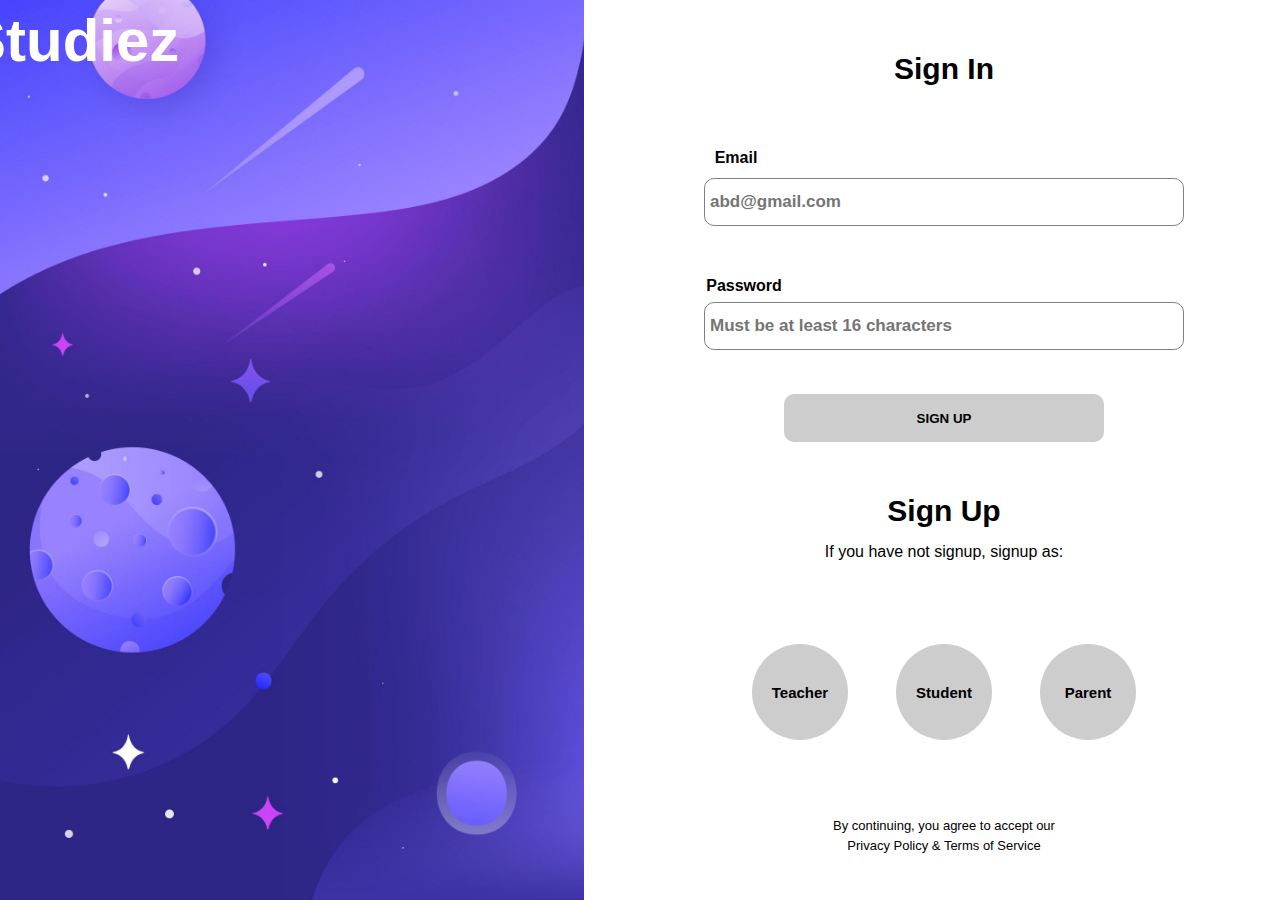
==== HTML/signup.html @ f56472b5 "Changes to the design of the form" ====
<!DOCTYPE html>
<html lang="en">
<head>
    <meta charset="UTF-8">
    <meta http-equiv="X-UA-Compatible" content="IE=edge">
    <meta name="viewport" content="width=device-width, initial-scale=1.0">
    <title>Signup page</title>
    <link rel="stylesheet" href="/stylesheet/signup.css">
    
</head>
<body>
    <section id="sec1">
        <div class="logo">
            <h1>eStudiez</h1>
        </div>
        <div class="intro">
           
        </div>
    </section>
    <section>
        <form action="">
            <div class="signup-text">
                <h1>Sign In</h1>
            </div>
            <div class="email">
                <label for="Email">Email</label>
                <input type="text" placeholder="abd@gmail.com">
            </div>
            <div class="password">
                <label for="Password">Password</label>
                <input type="password" placeholder="Must be at least 16 characters">
            </div>  
          
            
            <button class="btn2">
                SIGN UP
            </button>
            <div class="signup-text">
                <h1>Sign Up</h1>
                <p>If you have not signup, signup as: </p>
            </div>
           <div class="btn">
                <button>
                    Teacher
                </button>
                <button >
                    Student
                </button>
                <button>
                    Parent
                </button>
           </div>

            <div class="terms-and-conditions">
                <p>By continuing, you agree to accept our <br> Privacy Policy & Terms of Service</p>
            </div>
        </form>
    </section>
    <script src="/script/signup.js"></script>
</body>
</html>
---- stylesheet/signup.css ----
*{
    margin: 0;
    padding: 0;
    box-sizing: border-box;
    /* font-family: 'Montserrat', sans-serif; */
    font-family: 'Gill Sans', 'Gill Sans MT', Calibri, 'Trebuchet MS', sans-serif;
    transition: 0.6s;
    font-weight: 600;
}
body{
    height: 100vh;
    display: flex;
    align-items: center;
    justify-content: center;
    flex-direction: row;
}
.logo{
    height: 5rem;
    width: 10rem;
    /* background-color: blue; */
    display: flex;
    align-items: center;
    justify-content: center;
    font-size: 30px;
    color: white;
    margin-right: 28rem;

}
section{
    height: 100vh;
    width: 100%;
    
    display: flex;
    align-items: center;
    justify-content: space-around;
    flex-direction: column;
}
#sec1{
    background-image: url(/Images/5445590.jpg);
    background-repeat: no-repeat;
    background-size: cover;
    width: 100%;
    display: flex;
    align-items: center;
    justify-content: space-between;
    flex-direction: column;
}
.intro{
    height: 5rem;
    width: 30rem;
    /* background-color: #7969FD; */
    text-align: center;
    font-size: 25px;
    margin-bottom: 17rem;
    letter-spacing: 3px
}
form{
    height: 100vh;
    width: 45rem;
    display: flex;
    /* background-color: blue; */
    align-items: center;
    justify-content: space-evenly;
    flex-direction: column;
    line-height: 2rem;
}
.signup-text{
    text-align: center;
}
.signup-text h1{
    font-size: 30px;
    line-height: 50px;
}
.signup-text p{
    font-weight: 500;

}
input{
    height: 3rem;
    width: 30rem;
    border-radius: 10px;
    border: 1px solid gray;
    outline: none;
    padding-left: 5px;
    font-size: 17px;
    
}
.email{
    display: flex;
    align-items: center;
    justify-content: space-evenly;
    flex-direction: column;
}
.email label{
    padding-right: 26rem;
    line-height: 40px;
}

.password{
    display: flex;
    align-items: center;
    justify-content: space-evenly;
    flex-direction: column;
}
.password label{
    padding-right: 25rem;
}
.btn2{
    height: 3rem;
    width: 20rem;
    border-radius: 10px;
    border: 0;
    background-color: rgb(205, 205, 205);

}
.btn2:hover{
    cursor: pointer;
    background-color: #3B2A94;
    color: white;
    transition: 0.3s ease-in;
    -webkit-box-shadow: 2px 2px 9px -1px rgba(0,0,0,0.33);
-moz-box-shadow: 2px 2px 9px -1px rgba(0,0,0,0.33);
box-shadow: 2px 2px 9px -1px rgba(0,0,0,0.33);

}
.terms-and-conditions p{
    font-size: 13px;
    font-weight: 100;
    line-height: 20px;
    text-align: center;
}
.btn{
    height: 10rem;
    width: 30rem;
    /* background-color: aqua; */
    display: flex;
    align-items: center;
    justify-content: space-evenly;
    
}
.btn button{
    height: 6rem;
    width: 6rem;
    border-radius: 100%;
    font-size: 15px;
    border: 0;
    background-color: rgb(205, 205, 205);
    color: black;

}
.active, button:hover{
    background-color: #007CFF;
    color: white;
    -webkit-box-shadow: 2px 2px 9px -1px rgba(0,0,0,0.33);
-moz-box-shadow: 2px 2px 9px -1px rgba(0,0,0,0.33);
box-shadow: 2px 2px 9px -1px rgba(0,0,0,0.33);

}

@media (max-width: 412px) {

    section{
        height: 35rem;
        width: 100%;
        background-color: #007CFF;
        display: flex;
        align-items: center;
        justify-content: center;
        flex-direction: row;
    }
    body{
        display: flex;
        align-items: center;
        justify-content: space-between;
        flex-direction: column;
        
    }
    form{
        height: 35rem;
        width: 100%;
        display: flex;
        align-items: center;
        justify-content: space-evenly;
        flex-direction: column;
        outline: none;
    }
    #sec1{
        background-image: url(/Images/6343825.jpg);
        background-repeat: no-repeat;
        background-size: cover;
        height: 23rem;
        width: 100%;
    }
}
@media (max-width: 512px) {

    section{
        height: 35rem;
        width: 100%;
        background-color: #007CFF;
        display: flex;
        align-items: center;
        justify-content: center;
        flex-direction: row;
    }
    body{
        display: flex;
        align-items: center;
        justify-content: space-between;
        flex-direction: column;
        
    }
    form{
        height: 35rem;
        width: 100%;
        display: flex;
        align-items: center;
        justify-content: space-evenly;
        flex-direction: column;
    }
    #sec1{
        background-image: url(/Images/6343825.jpg);
        background-repeat: no-repeat;
        background-size: cover;
        height: 30rem;
    }
}
@media (max-width: 600px) {

    section{
        height: 35rem;
        width: 100%;
        background-color: #007CFF;
        display: flex;
        align-items: center;
        justify-content: center;
        flex-direction: row;
    }
    body{
        display: flex;
        align-items: center;
        justify-content: space-between;
        flex-direction: column;
        
    }
    form{
        height: 35rem;
        width: 100%;
        display: flex;
        align-items: center;
        justify-content: space-evenly;
        flex-direction: column;
    }
    #sec1{
        background-image: url(/Images/6343825.jpg);
        background-repeat: no-repeat;
        background-size: cover;
        height: 33rem;
    }
}
@media (max-width: 700px) {

    section{
        height: 35rem;
        width: 100%;
        background-color: #007CFF;
        display: flex;
        align-items: center;
        justify-content: center;
        flex-direction: row;
    }
    body{
        display: flex;
        align-items: center;
        justify-content: space-between;
        flex-direction: column;
        
    }
    form{
        height: 35rem;
        width: 100%;
        display: flex;
        align-items: center;
        justify-content: space-evenly;
        flex-direction: column;
    }
    #sec1{
        background-image: url(/Images/6343825.jpg);
        background-repeat: no-repeat;
        background-size: cover;
        height: 40rem;
    }
}
@media (max-width: 900px) {

    section{
        height: 35rem;
        width: 100%;
        background-color: #007CFF;
        display: flex;
        align-items: center;
        justify-content: center;
        flex-direction: row;
    }
    body{
        display: flex;
        align-items: center;
        justify-content: space-between;
        flex-direction: column;
        
    }
    form{
        height: 35rem;
        width: 100%;
        display: flex;
        align-items: center;
        justify-content: space-evenly;
        flex-direction: column;
    }
    #sec1{
        background-image: url(/Images/6343825.jpg);
        background-repeat: no-repeat;
        background-size: cover;
        height: 55rem;
        
    }
}
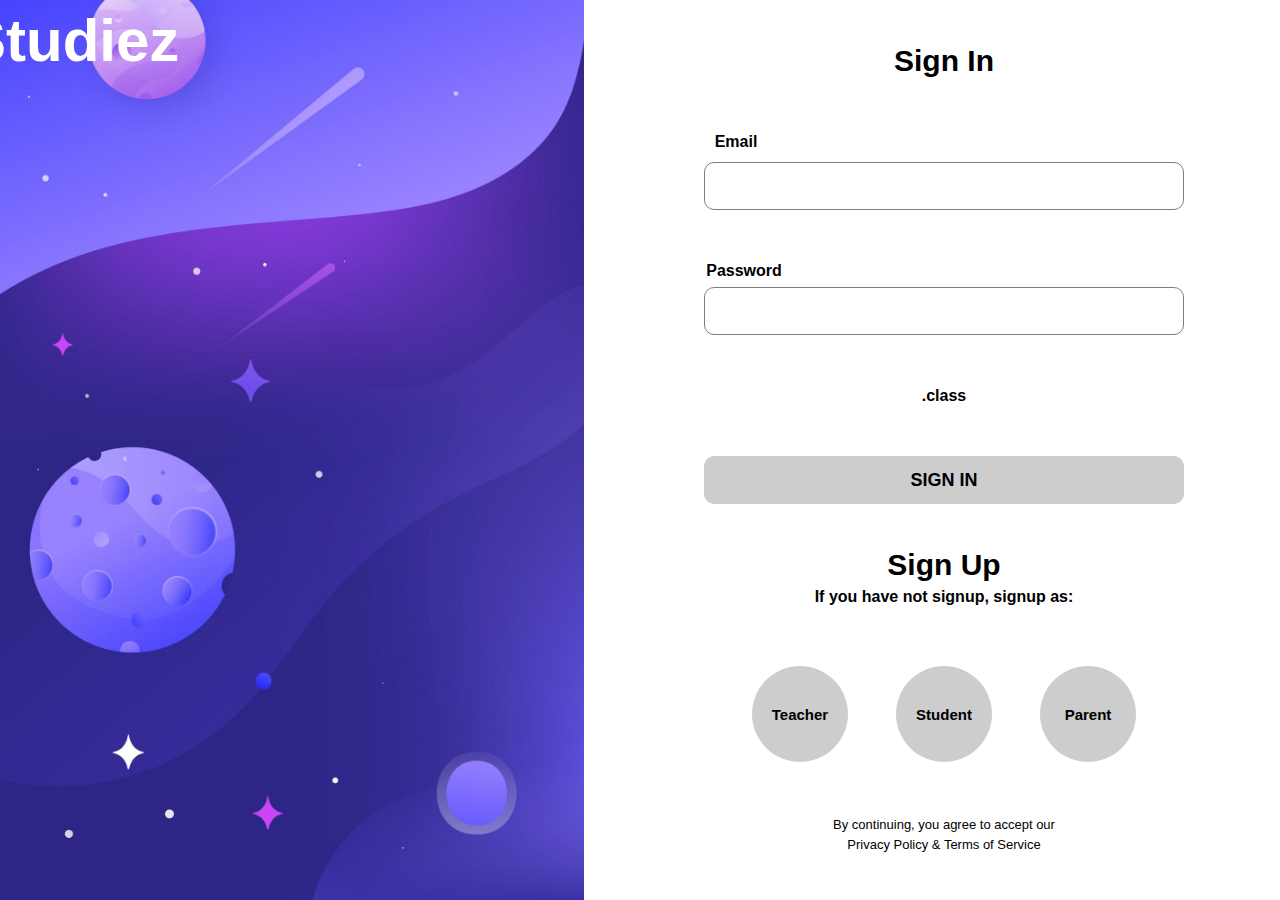
==== commit 47ea8115: "teacher signup page" ====
--- a/HTML/signup.html
+++ b/HTML/signup.html
@@ -6,6 +6,7 @@
     <meta name="viewport" content="width=device-width, initial-scale=1.0">
     <title>Signup page</title>
     <link rel="stylesheet" href="/stylesheet/signup.css">
+    <link rel="stylesheet" href="/HTML/teacher.html">
     
 </head>
 <body>
@@ -24,16 +25,17 @@
             </div>
             <div class="email">
                 <label for="Email">Email</label>
-                <input type="text" placeholder="abd@gmail.com">
+                <input type="text">
             </div>
             <div class="password">
                 <label for="Password">Password</label>
-                <input type="password" placeholder="Must be at least 16 characters">
+                <input type="password">
             </div>  
+            .class
           
             
             <button class="btn2">
-                SIGN UP
+                SIGN IN
             </button>
             <div class="signup-text">
                 <h1>Sign Up</h1>
@@ -41,13 +43,13 @@
             </div>
            <div class="btn">
                 <button>
-                    Teacher
+                    <a href="/HTML/teacher.html">Teacher</a>
                 </button>
                 <button >
-                    Student
+                    <a href="/HTML/student.html">Student</a>
                 </button>
                 <button>
-                    Parent
+                    <a href="/HTML/parent.html">Parent</a>
                 </button>
            </div>
 
--- a/stylesheet/signup.css
+++ b/stylesheet/signup.css
@@ -69,11 +69,7 @@
 }
 .signup-text h1{
     font-size: 30px;
-    line-height: 50px;
-}
-.signup-text p{
-    font-weight: 500;
-
+    
 }
 input{
     height: 3rem;
@@ -107,10 +103,11 @@
 }
 .btn2{
     height: 3rem;
-    width: 20rem;
+    width: 30rem;
     border-radius: 10px;
     border: 0;
     background-color: rgb(205, 205, 205);
+    font-size: 18px;
 
 }
 .btn2:hover{
@@ -130,7 +127,7 @@
     text-align: center;
 }
 .btn{
-    height: 10rem;
+    height: 7rem;
     width: 30rem;
     /* background-color: aqua; */
     display: flex;
@@ -148,7 +145,7 @@
     color: black;
 
 }
-.active, button:hover{
+ button:hover{
     background-color: #007CFF;
     color: white;
     -webkit-box-shadow: 2px 2px 9px -1px rgba(0,0,0,0.33);
@@ -156,6 +153,10 @@
 box-shadow: 2px 2px 9px -1px rgba(0,0,0,0.33);
 
 }
+.btn button a{
+    text-decoration: none;
+    color: black;
+}
 
 @media (max-width: 412px) {
 
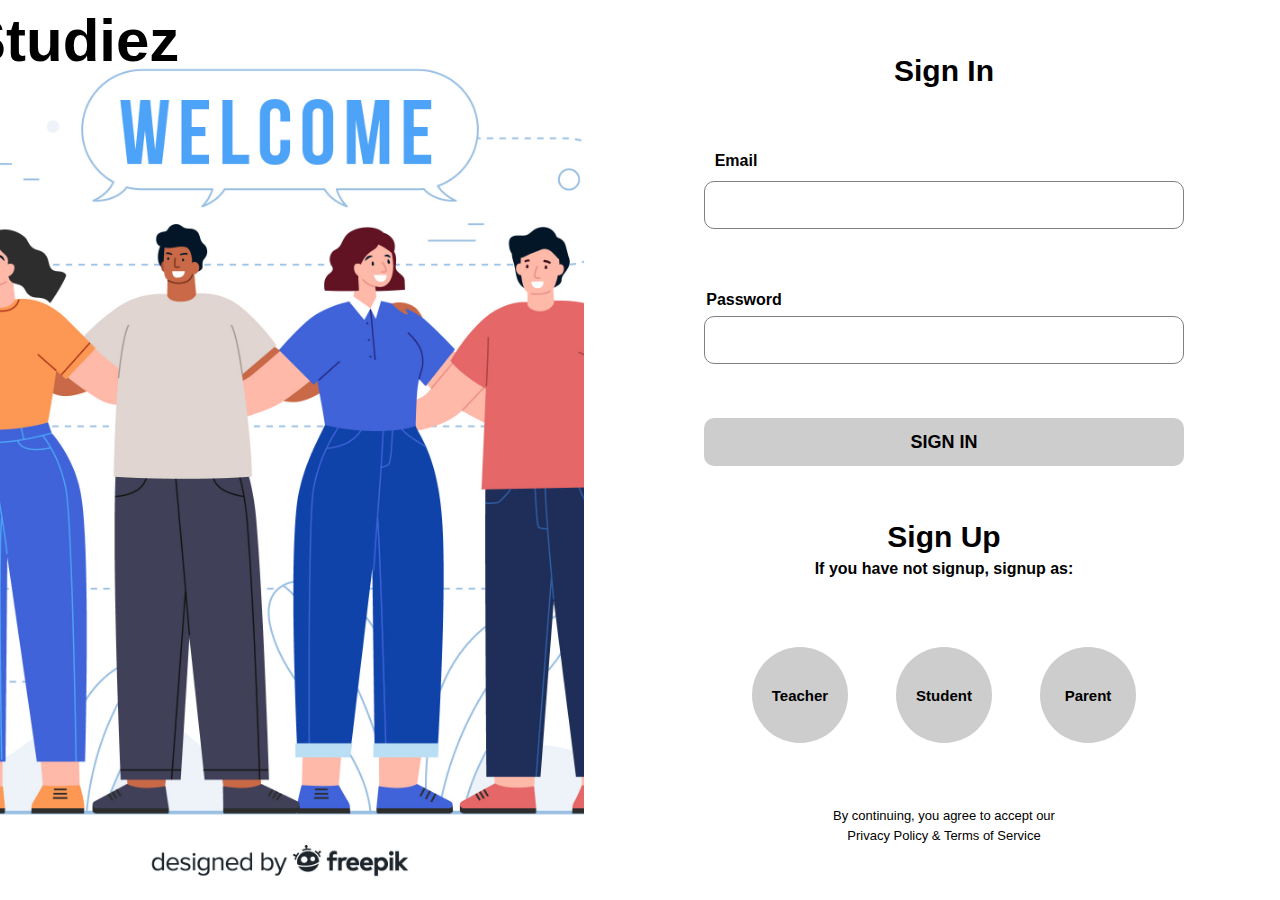
==== commit c0564e4d: "more css changes" ====
--- a/HTML/signup.html
+++ b/HTML/signup.html
@@ -7,6 +7,7 @@
     <title>Signup page</title>
     <link rel="stylesheet" href="/stylesheet/signup.css">
     <link rel="stylesheet" href="/HTML/teacher.html">
+    <link rel="stylesheet" href="https://fonts.googleapis.com/css2?family=Material+Symbols+Outlined:opsz,wght,FILL,GRAD@20..48,100..700,0..1,-50..200" />
     
 </head>
 <body>
@@ -19,22 +20,22 @@
         </div>
     </section>
     <section>
-        <form action="">
+        <form action="" id="form">
             <div class="signup-text">
                 <h1>Sign In</h1>
             </div>
             <div class="email">
                 <label for="Email">Email</label>
-                <input type="text">
+                <input type="text" id="email">
+                <div class="error"></div>
             </div>
             <div class="password">
                 <label for="Password">Password</label>
-                <input type="password">
+                <input type="password" id="password">
+                <div class="error"></div>
             </div>  
-            .class
-          
             
-            <button class="btn2">
+            <button class="btn2" type="submit">
                 SIGN IN
             </button>
             <div class="signup-text">
--- a/stylesheet/signup.css
+++ b/stylesheet/signup.css
@@ -1,3 +1,4 @@
+@import url('https://fonts.googleapis.com/css2?family=Dancing+Script&family=Outfit:wght@100;200;300;400;500;600&family=Rubik+Dirt&display=swap');
 *{
     margin: 0;
     padding: 0;
@@ -6,6 +7,7 @@
     font-family: 'Gill Sans', 'Gill Sans MT', Calibri, 'Trebuchet MS', sans-serif;
     transition: 0.6s;
     font-weight: 600;
+    /* font-family: 'Dancing Script', cursive; */
 }
 body{
     height: 100vh;
@@ -22,9 +24,12 @@
     align-items: center;
     justify-content: center;
     font-size: 30px;
-    color: white;
+    color: black;
     margin-right: 28rem;
 
+}
+.error{
+    color: red;
 }
 section{
     height: 100vh;
@@ -36,10 +41,11 @@
     flex-direction: column;
 }
 #sec1{
-    background-image: url(/Images/5445590.jpg);
+    background-image: url(/Images/2807611.jpg);
     background-repeat: no-repeat;
     background-size: cover;
     width: 100%;
+    background-position: center;
     display: flex;
     align-items: center;
     justify-content: space-between;
@@ -63,7 +69,9 @@
     justify-content: space-evenly;
     flex-direction: column;
     line-height: 2rem;
-}
+    position: relative;
+}
+
 .signup-text{
     text-align: center;
 }
